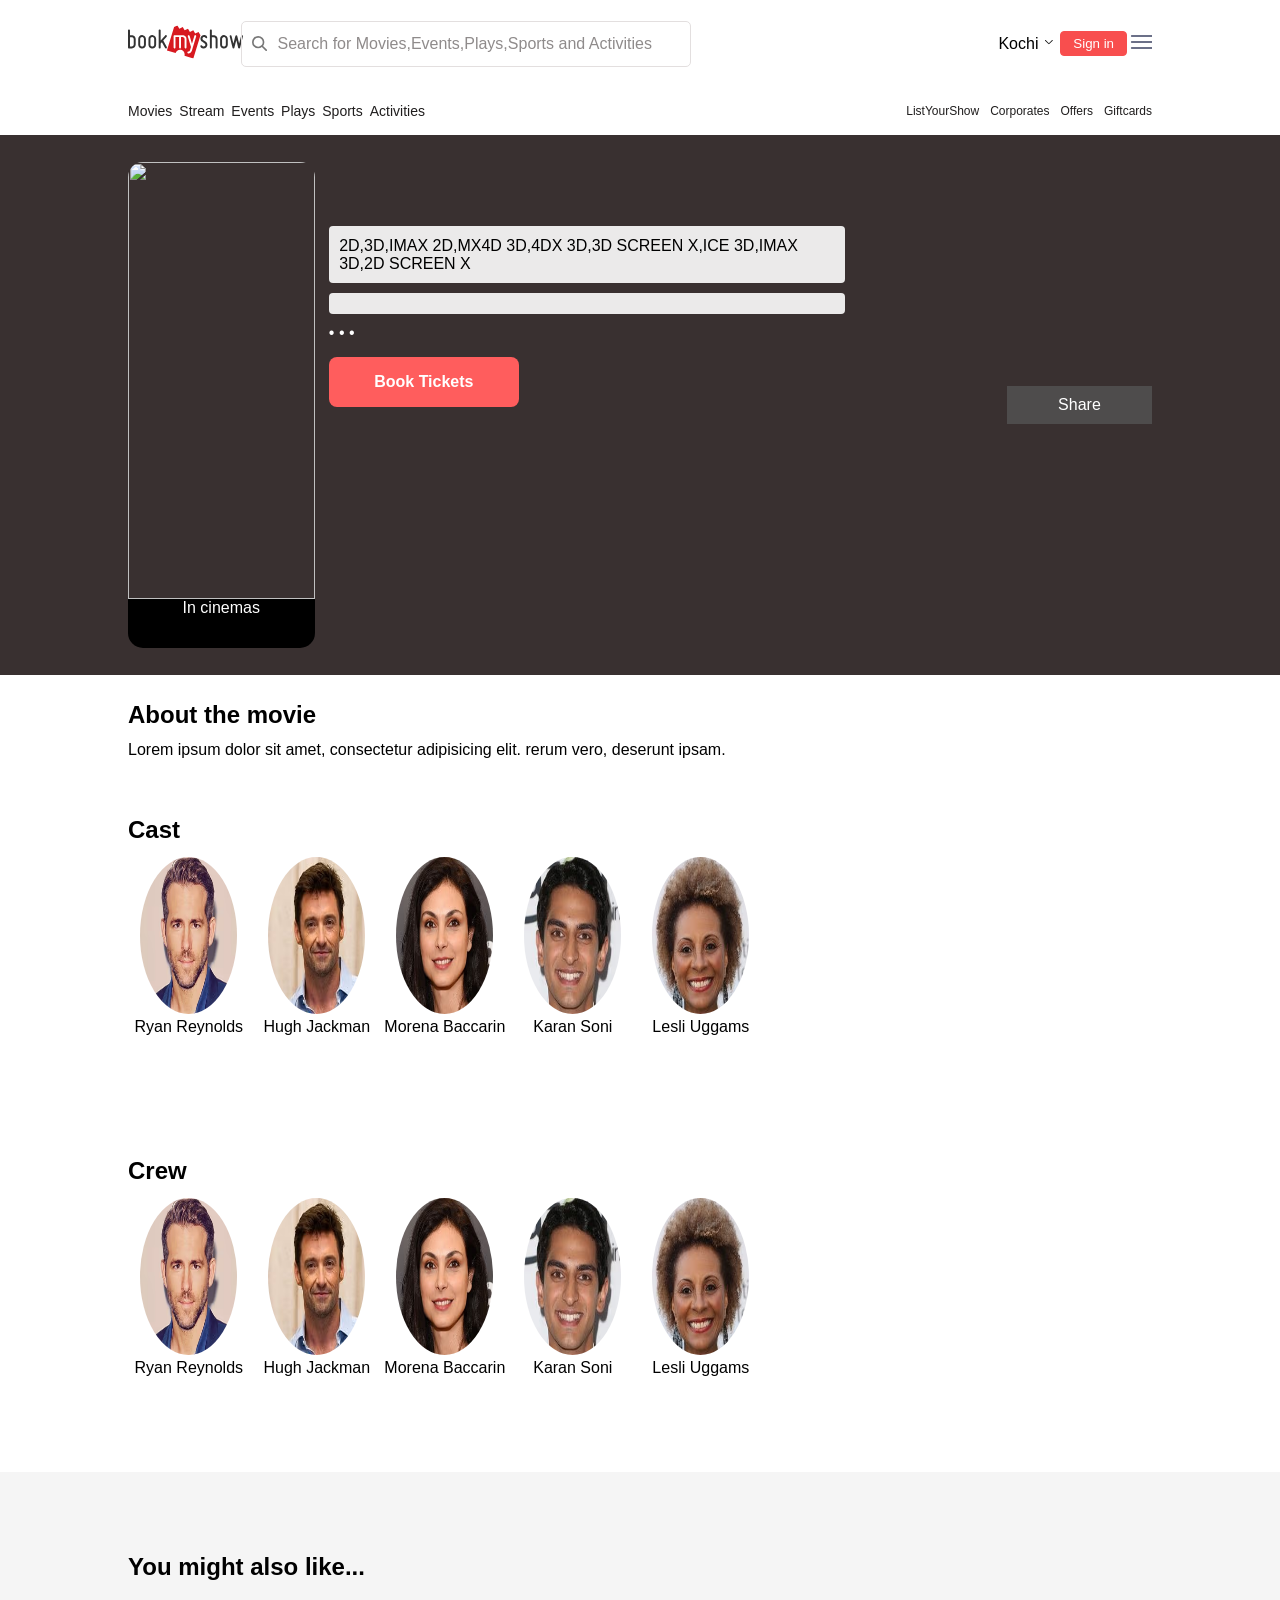
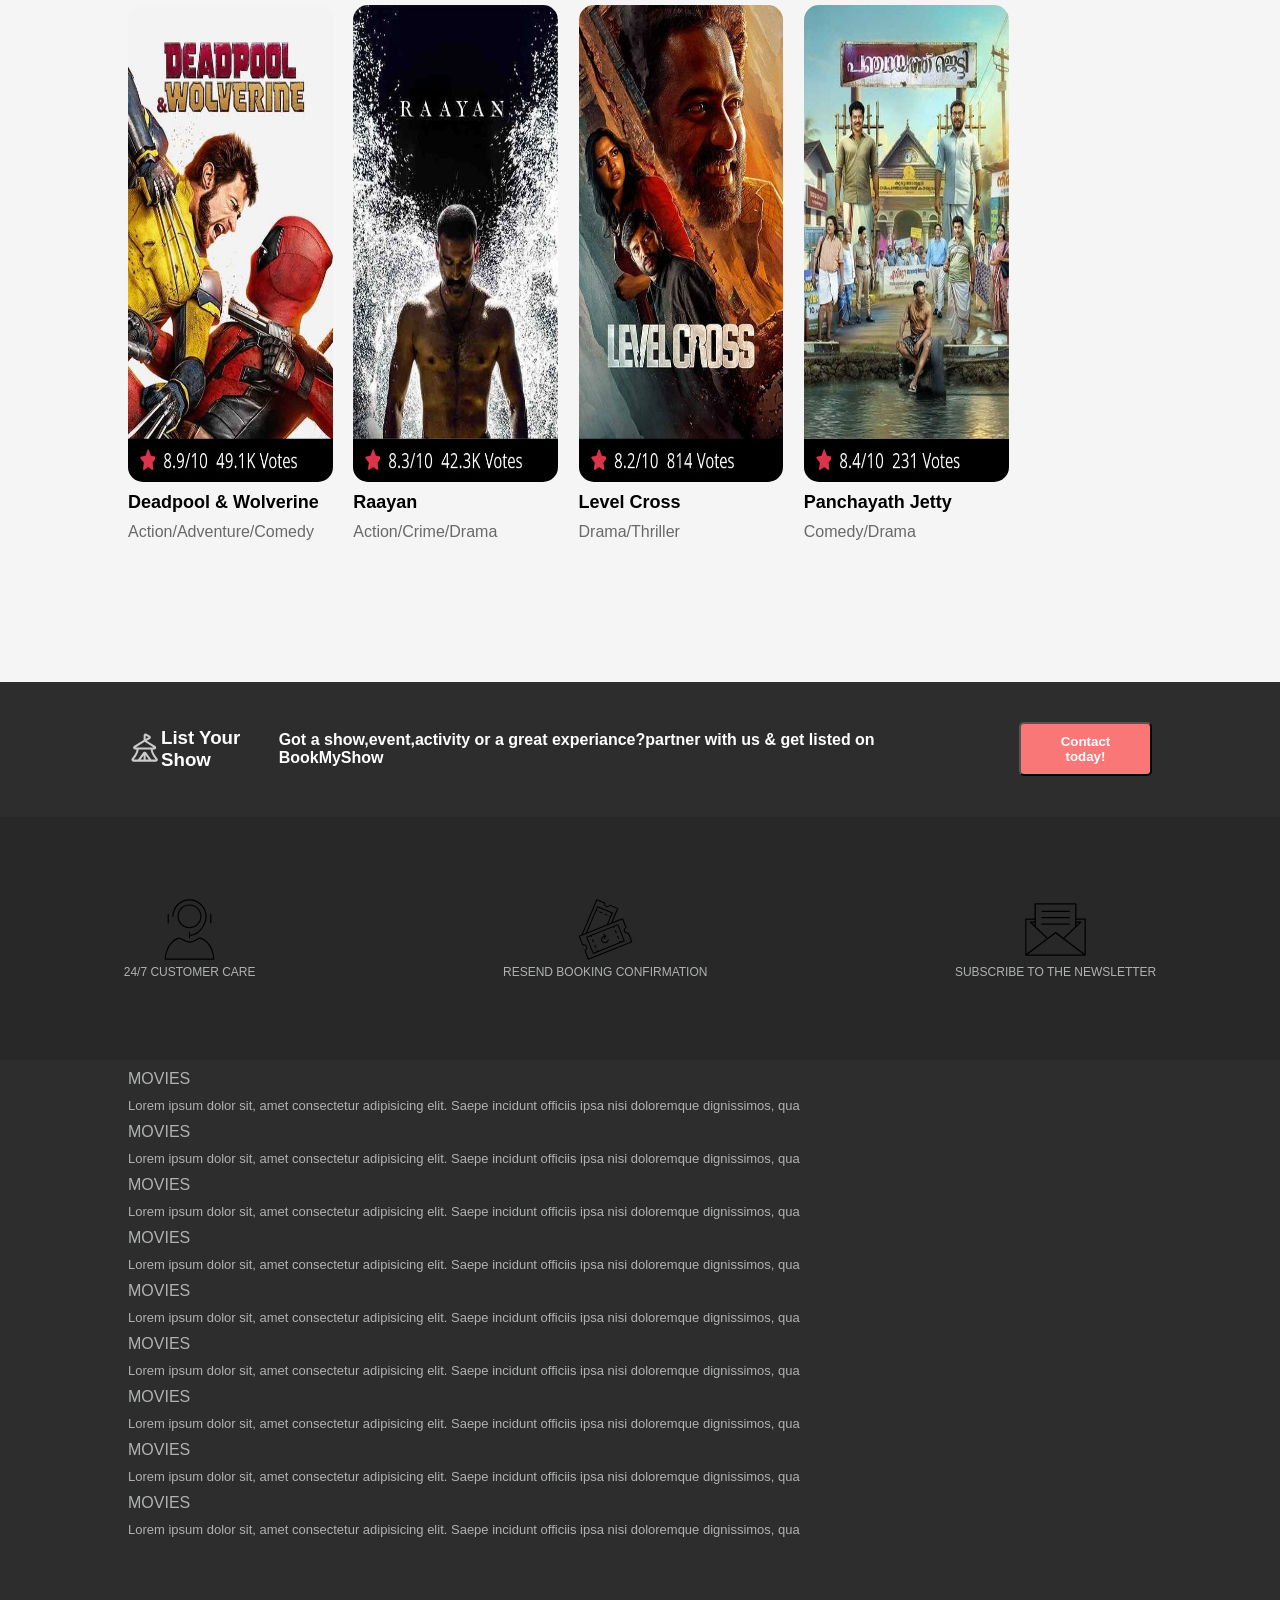
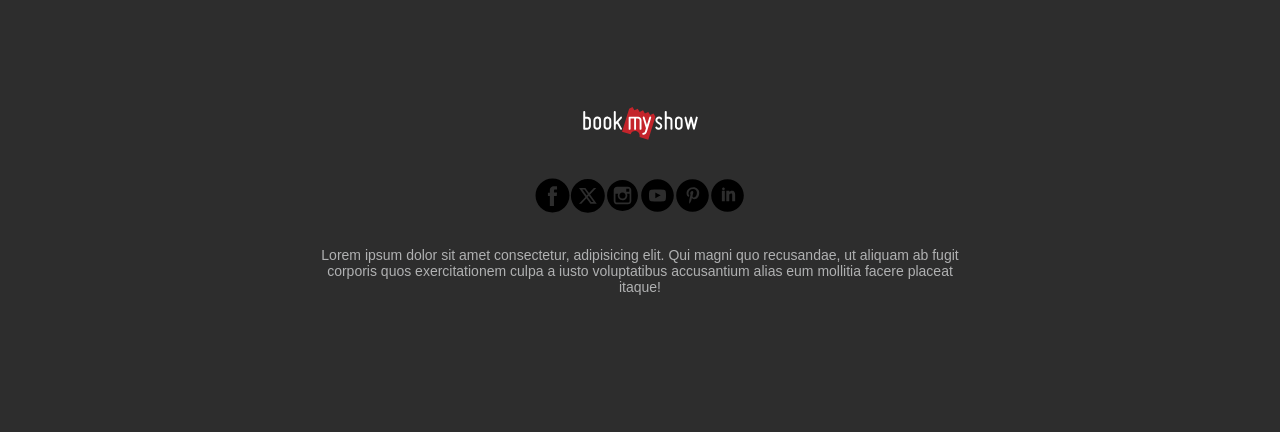
==== clientside/pages/movie.html @ dae7437e "nn" ====
<!DOCTYPE html>
<html lang="en">
<head>
    <meta charset="UTF-8">
    <meta name="viewport" content="width=device-width, initial-scale=1.0">
    <title>Movie</title>
    <link rel="stylesheet" href="../css/movie.css">
</head>
<body>
    <div class="nav">
        <div class="nav1">
            <div class="nav1l">
                <div class="nlogo">
                    <img src="../img/a7489809-4462-4eae-8231-06a3e95fecb9.svg" alt="">
                </div>
                <div class="ncont">
                    <div class="ncont1">
                        <img src="../img/d9662f3c-bb3d-4d70-9e51-ee0415ff0b89.svg" alt="">
                    </div>
                    <div class="ncont2">
                        Search for Movies,Events,Plays,Sports and Activities
                    </div>
                    
                </div>
            </div>
            <div class="nav1r">
                <ul>
                    <li>Kochi</li>
                    <li><img src="../img/14959097-017f-4335-9d72-b5d2930bedea.svg" alt=""></li>
                    <li><button style="background-color: rgb(248, 78, 78); padding:4px 12px; color:white;border-radius:4px; border:1px solid rgb(248, 78, 78);">Sign in</button></li>
                    <li><img src="../img/c7e687f2-3ae3-410f-9278-0091f8f289b1.svg" alt=""></li>
                </ul>
            </div>
        </div>
        <div class="nav2">
            <div class="nav2l">
                <ul>
                    <li>Movies</li>
                    <li>Stream</li>
                    <li>Events</li>
                    <li>Plays</li>
                    <li>Sports</li>
                    <li>Activities</li>
                </ul>
            </div>
            <div class="nav2r">
                <ul>
                    <li>ListYourShow</li>
                    <li>Corporates</li>
                    <li>Offers</li>
                    <li>Giftcards</li>
                </ul>
            </div>
        </div>
    </div>
    <div class="bimg" id="bimg">
        <div class="bimg1">
            <div class="bimgl">
                <div class="image1">
                    <div class="srcw">
                        <img src="" alt="" id="picture">
                    </div>
                    <div class="scrw">
                        <p>In cinemas</p>
                    </div>
                </div>
                <div class="title" >
                    <h1 id="title"></h1>
                        <p id="screen">2D,3D,IMAX 2D,MX4D 3D,4DX 3D,3D SCREEN X,ICE 3D,IMAX 3D,2D SCREEN X
                        </p>
                    <p id="language"></p>
                 
                    <p><span id="duration"></span>
                        •
                        <span id="genre"></span>
                        •
                        <span id="certification"></span>
                        •
                        <span id="date"></span>
                    </p>
                    <div style="height: 50px;width:190px;background-color:rgb(255, 93, 93); margin-top:15px;color:black;line-height:50px;border-radius:8px;color:white;text-align:center;">
                        <b>Book Tickets</b>
                    </div>
                    <div class="buttons" id="buttons">
                        
                    </div>
                </div>
            </div>
            
            <div class="bimgr" id="titt">
                <div style="padding: 5% 25%;background-color:rgb(78, 76, 76);color:white;text-align:center;">Share</div>
            </div>
        </div>
    </div>
    <div class="abou">
        <div class="bou">
            <h2 style="margin-bottom: 2%;">About the movie</h2>
            <p >Lorem ipsum dolor sit amet, consectetur adipisicing elit. rerum vero, deserunt ipsam. </p>
        </div>
    </div>
    <div class="castm">
        <div class="cast">
            <h2>Cast</h2>
            <div class="castt">
                <div class="castr">
                    <img src="../img/ryan-reynolds-1955-14-08-2020-02-54-15.avif" alt="">
                    <p>Ryan Reynolds</p>
                </div>
                <div class="castr">
                    <img src="../img/hugh-jackman-835-24-03-2017-17-59-39.avif" alt="">
                    <p>Hugh Jackman</p>
                </div>
                <div class="castr">
                    <img src="../img/morena-baccarin-1052433-01-12-2020-01-25-06.avif" alt="">
                    <p>Morena Baccarin</p>
                </div>
                <div class="castr">
                    <img src="../img/karan-soni-1058251-24-03-2017-16-18-57.avif" alt="">
                    <p>Karan Soni</p>
                </div>
                <div class="castr">
                    <img src="../img/leslie-uggams-1060642-24-03-2017-16-20-34.avif" alt="">
                    <p>Lesli Uggams</p>
                </div>
                
            </div>  
        </div>
    </div>
    <div class="castm">
        <div class="cast">
            <h2>Crew</h2>
            <div class="castt">
                <div class="castr">
                    <img src="../img/ryan-reynolds-1955-14-08-2020-02-54-15.avif" alt="">
                    <p>Ryan Reynolds</p>
                </div>
                <div class="castr">
                    <img src="../img/hugh-jackman-835-24-03-2017-17-59-39.avif" alt="">
                    <p>Hugh Jackman</p>
                </div>
                <div class="castr">
                    <img src="../img/morena-baccarin-1052433-01-12-2020-01-25-06.avif" alt="">
                    <p>Morena Baccarin</p>
                </div>
                <div class="castr">
                    <img src="../img/karan-soni-1058251-24-03-2017-16-18-57.avif" alt="">
                    <p>Karan Soni</p>
                </div>
                <div class="castr">
                    <img src="../img/leslie-uggams-1060642-24-03-2017-16-20-34.avif" alt="">
                    <p>Lesli Uggams</p>
                </div>
                
            </div>  
        </div>
    </div>
    <div class="comd">
        <div class="comdd">
            <div class="cdh">
                <h2><b>You might also like...</b></h2>
            </div>
            <div class="cdb">
                <div class="cdbf">
                    <div class="cid">
                        <div class="cimg">
                            <img src="../img/et00341295-ddzlugnyvk-portrait.jpeg" alt="img">
                        </div>
                    </div>
                    <p style="color: black; font-weight:bold; margin:10px 0">Deadpool & Wolverine</p>
                    <p style="color: rgb(106, 105, 105); font-size:16px;">Action/Adventure/Comedy</p>
                </div>
                <div class="cdbf">
                    <div class="cid">
                        <div class="cimg">
                            <img src="../img/et00398069-dulmuxunag-portrait.jpeg" alt="img">
                        </div>
                        
                    </div>
                    <p style="color: black; font-weight:bold; margin:10px 0">Raayan</p>
                    <p style="color: rgb(106, 105, 105); font-size:16px;">Action/Crime/Drama</p>
                </div>
                <div class="cdbf">
                    <div class="cid">
                        <div class="cimg">
                            <img src="../img/et00403313-kmjhrwwgpg-portrait.jpeg" alt="img">
                        </div>
                        
                    </div>
                    <p style="color: black; font-weight:bold; margin:10px 0">Level Cross</p>
                    <p style="color: rgb(106, 105, 105); font-size:16px;">Drama/Thriller</p>
                </div>
                <div class="cdbf">
                    <div class="cid">
                        <div class="cimg">
                            <img src="../img/et00405415-sqetqccxpf-portrait.jpeg" alt="img">
                        </div>
                    </div>
                    <p style="color: black; font-weight:bold; margin:10px 0">Panchayath Jetty</p>
                    <p style="color: rgb(106, 105, 105); font-size:16px;">Comedy/Drama</p>
                </div>
                
            </div>
        </div>
    </div>
    <div class="footer">
        <div class="liys">
            <div class="liysl">
                <div class="img">
                    <img src="../img/hut.svg" alt="">
                </div>
                <h3>List Your Show</h3>
                <p>Got a show,event,activity or a great experiance?partner with us & get listed on BookMyShow</p>
            </div>
            <div class="liysr">
                <button style="background-color: rgb(250, 119, 119); padding:10px 22px; border-radius:5px;color:white; font-weight:bold;">Contact today!</button>
            </div>

        </div>
        <div class="cus">
            <ul>
                <li>
                    <img src="../img/52004b16-59c9-408b-abb8-eca2cf7de2c0.svg" alt="">
                    <p>24/7 CUSTOMER CARE</p>
                </li>
                <li>
                    <img src="../img/3a19191c-860d-406b-b646-a3ec69b97e0f.svg" alt="">
                    <p>RESEND BOOKING CONFIRMATION</p>
                </li>
                <li>
                    <img src="../img/07dbad93-5aff-4395-8b1e-b5d950a33cbb.svg" alt="">
                    <p>SUBSCRIBE TO THE NEWSLETTER</p>
                </li>
            </ul>
        </div>
        <div class="texth">
            <p class="tmt">MOVIES</p>
            <p class="tmc" style="font-size: 13px;" >Lorem ipsum dolor sit, amet consectetur adipisicing elit. Saepe incidunt officiis ipsa nisi doloremque dignissimos, qua</p>
            <p class="tmt">MOVIES</p>
            <p class="tmc" style="font-size: 13px;" >Lorem ipsum dolor sit, amet consectetur adipisicing elit. Saepe incidunt officiis ipsa nisi doloremque dignissimos, qua</p>
            <p class="tmt">MOVIES</p>
            <p class="tmc" style="font-size: 13px;" >Lorem ipsum dolor sit, amet consectetur adipisicing elit. Saepe incidunt officiis ipsa nisi doloremque dignissimos, qua</p>
            <p class="tmt">MOVIES</p>
            <p class="tmc" style="font-size: 13px;" >Lorem ipsum dolor sit, amet consectetur adipisicing elit. Saepe incidunt officiis ipsa nisi doloremque dignissimos, qua</p>
            <p class="tmt">MOVIES</p>
            <p class="tmc" style="font-size: 13px;" >Lorem ipsum dolor sit, amet consectetur adipisicing elit. Saepe incidunt officiis ipsa nisi doloremque dignissimos, qua</p>
            <p class="tmt">MOVIES</p>
            <p class="tmc" style="font-size: 13px;" >Lorem ipsum dolor sit, amet consectetur adipisicing elit. Saepe incidunt officiis ipsa nisi doloremque dignissimos, qua</p>
            <p class="tmt">MOVIES</p>
            <p class="tmc" style="font-size: 13px;" >Lorem ipsum dolor sit, amet consectetur adipisicing elit. Saepe incidunt officiis ipsa nisi doloremque dignissimos, qua</p>
            <p class="tmt">MOVIES</p>
            <p class="tmc" style="font-size: 13px;" >Lorem ipsum dolor sit, amet consectetur adipisicing elit. Saepe incidunt officiis ipsa nisi doloremque dignissimos, qua</p>
            <p class="tmt">MOVIES</p>
            <p class="tmc" style="font-size: 13px;" >Lorem ipsum dolor sit, amet consectetur adipisicing elit. Saepe incidunt officiis ipsa nisi doloremque dignissimos, qua</p>
            
        </div>
        <div class="tlf" style="text-align: center; margin:30px 0;">
            <img src="../img/logo.svg" alt="">
        </div>
        <div class="tpf" style="text-align: center; margin:30px 0; ">
            <img src="../img/eea7a438-7f26-47d7-8b00-96026df709f6.svg" alt=""><img src="../img/5ae725cc-a107-4222-9053-efa810c36e69.svg" alt=""><img src="../img/4518fa21-919e-4467-890a-51e6dc64acb6.svg" alt=""><img src="../img/8ab68253-5a84-42e0-b3ba-1ff57c9e8a3e.svg" alt=""><img src="../img/f4a3ee08-a78b-4c92-ba8b-8add60360753.svg" alt=""><img src="../img/d35543bf-827a-461b-99ad-fbc680bb0f19.svg" alt="">
        </div>
        <p class="para" style="text-align: center;color: rgb(176, 177, 178);">Lorem ipsum dolor sit amet consectetur, adipisicing elit. Qui magni quo recusandae, ut aliquam ab fugit corporis quos exercitationem culpa a iusto voluptatibus accusantium alias eum mollitia facere placeat itaque!</p>
    </div>
    <script src="../js/movie.js"></script>
</body>
</html>
---- clientside/css/movie.css ----
*
{
margin: 0;
padding: 0;
font-family: Arial, Helvetica, sans-serif
}
.nav{
width: 100%;
height: 15vh;
}
.nav1{
width: 80%;
height: 65%;

display: flex;
align-items: center;
justify-content: space-between;
margin: 0 10%;
}
.nav1l{
width: 55%;
height: 100%;
display: flex;
align-items: center;
justify-content: space-between;

}
.nlogo{
width: 20%;
}.nlogo img{
object-fit: cover;
}
.ncont{
width:80%;
height: 50%;
border-radius: 5px;
font-weight: lighter;
color: rgb(143, 139, 139);
display: flex;
align-items: center;
justify-content: left;
border: 1px solid rgb(227, 223, 223);
}
.ncont1{
width: 8%;
height: 100%;
display: flex;
align-items: center;
justify-content: center;
}
.ncont1 img{
display: block;
width: 15px;
height: 15px;
object-fit: cover;
}
.nav1r{
width: 15%;
height: 100%;
display: flex;
justify-content: space-between;
align-items: center;
}
.nav1r ul{
width: 100%;
height: 50%;
display: flex;
justify-content: space-between;
align-items: center;
list-style-type: none;
}
.nav2{
width: 80%;
height: 35%;
display: flex;
align-items: center;
justify-content: space-between;
margin: 0 10%;
}
.nav2l{
width: 29%;
height: 100%;
font-size: 14px;
font-weight: lighter;
}
.nav2l a{
color: black;
text-decoration: none;
}
.nav2r{
width: 24%;
height: 100%;
font-size: 12px;
font-weight: lighter;
}
.nav2 ul{
height: 100%;
display: flex;
align-items: center;
justify-content: space-between;
list-style-type: none;
color: rgb(32, 30, 30);
}
.caras{
width: 100vw;
height: 40vh;
}
.img1{
width: 100%;
height: 100%;
}
.caras img{
width: 100%;
height: 100%;
object-fit: cover;
}
.footer{
    width: 100%;
    height: 150vh;
    background-color: rgb(45, 45, 45);
}
.liys{
    height: 10%;
    width: 80%;
    margin: 0 10%;
    display: flex;
    justify-content: space-between;
}
.liysl{
    width: 75%;
    height: 100%;
    color: white;
    font-weight: bold;
    display: flex;
    justify-content: space-between;
    align-items: center;
}
.liysr{
    width: 13%;
    height: 100%;
    display: flex;
    justify-content: center;
    align-items: center;
}
.cus{
    height: 18%;
    width: 100%;
    color: rgb(176, 177, 178);
    background-color: rgb(40, 40, 40);
    
}
.cus ul{
    height: 100%;
    list-style-type: none;
    text-align: center;
    font-size: 12px;
    align-items: center;
    display: flex;
    justify-content: space-around;
}
.cus img{
    width: 65px;
    height: 65px;
}
.texth{
    height: 45%;
    width: 80%;
    margin: 0 10%;
    color: rgb(176, 177, 178);
}
.tlf{
    height: 3%;
}
.tmt, .tmc{
    margin: 10px 0px;
}
.tpf img{
    height: 35px;
    width: 35px;
}
.para{
    width: 50%;
    margin: 0 25%;
    font-size: 14px;
}
.bimg{
    width: 100%;
    height: 60vh;
    
    background-position: center;
    background-size: contain;
    background-repeat: no-repeat;
    color: white;
    background-color: rgb(57, 48, 48);
}
.bimg1{
    height: 100%;
    width: 80%;
    margin: 0 10%;
    display: flex;
    justify-content: space-between;
    align-items: center;
}
.bimgl{
    width: 70%;
    height: 100%;
    display: flex;
    justify-content: left;
    align-items: center;
}
.image1{
    height: 90%;
    width: 30%;
    margin-right: 2%;
    border-radius: 15px;
}
.srcw{
    width: 100%;
    height: 90%;
    border-radius: 15px;
}
.srcw img{
    width: 100%;
    height: 100%;
    border-top-left-radius: 15px;
    border-top-right-radius: 15px;
}
.scrw{
    width: 100%;
    height: 10%;
    background-color: black;
    text-align: center;
    border-bottom-left-radius: 15px;
    border-bottom-right-radius: 15px;
}
.title{
    height: 70%;
}
.title h1{
    margin-bottom: 1%;
}
#screen,#language{
    padding: 2%;
    background-color: rgb(235, 234, 234);
    color: black;
    margin: 2% 0;
    border-radius: 4px;
}
.buttons{
    margin-top: 2%;

}
.buttons button{
    padding: 1.8% 5%;
    margin-right: 2%;
    border-radius: 4px;
    
}
#edit{
    color: #198754;
    border: 2px solid #198754;
    transition: 0.5s;
}
#edit:hover{
    background-color:#198754;
    color: aliceblue;
}
#delete{
    color: rgb(224, 84, 76);
    border: 2px solid rgb(224, 84, 76);
    transition: 0.5s;
}
#delete:hover{
    background-color:  rgb(224, 84, 76);
    color: aliceblue;
}
.bimgr{
    display: flex;
    justify-content: end;
    align-items: start;
    width: 20%;
}
.comd{
    height: 90vh;
    width: 100%;
    position: relative;
    background-color: whitesmoke;
}
.comdd{
    width: 80%;
    height: 80%;
    position: absolute;
    top: 50%;
    left: 50%;
    transform: translate(-50%,-50%);
}
.cdh{
    width: 100%;
    height: 8%;
}
.cdb{
    width: 100%;
    height: 92%;
    display: flex;
    
}
.cdbf{
    width: 20%;
    height: 100%;
    font-size: 18px;
    margin-right: 2%;
}
.cid{
    height: 80%;
    width: 100%;
    border-radius: 15px;
}
.cimg{
    height: 100%;
    width: 100%;
    border-radius: 15px;
}
.cimg img{
    width: 100%;
    height: 100%;
    border-radius: 15px;
}
.abou{
    height: 10vh;
    width: 100%;
}
.bou{
    height: 100%;
    width: 50%;
    margin: 2% 10%;
}
.castm{
    height: 35vh;
    width: 100%;
}
.cast{
    height: 100%;
    width: 50%;
    margin: 2% 10%;
}
.castt{
    margin-top: 2%;
    width: 100%;
    height: 100%;

    display: flex;
    justify-content: start;
}
.castr{
    height: 100%;
    width: 20%;
    margin-right: 1%;
    text-align: center;
}
.castr img{
    height: 50%;
    width: 80%;
    border-radius: 50%;
}
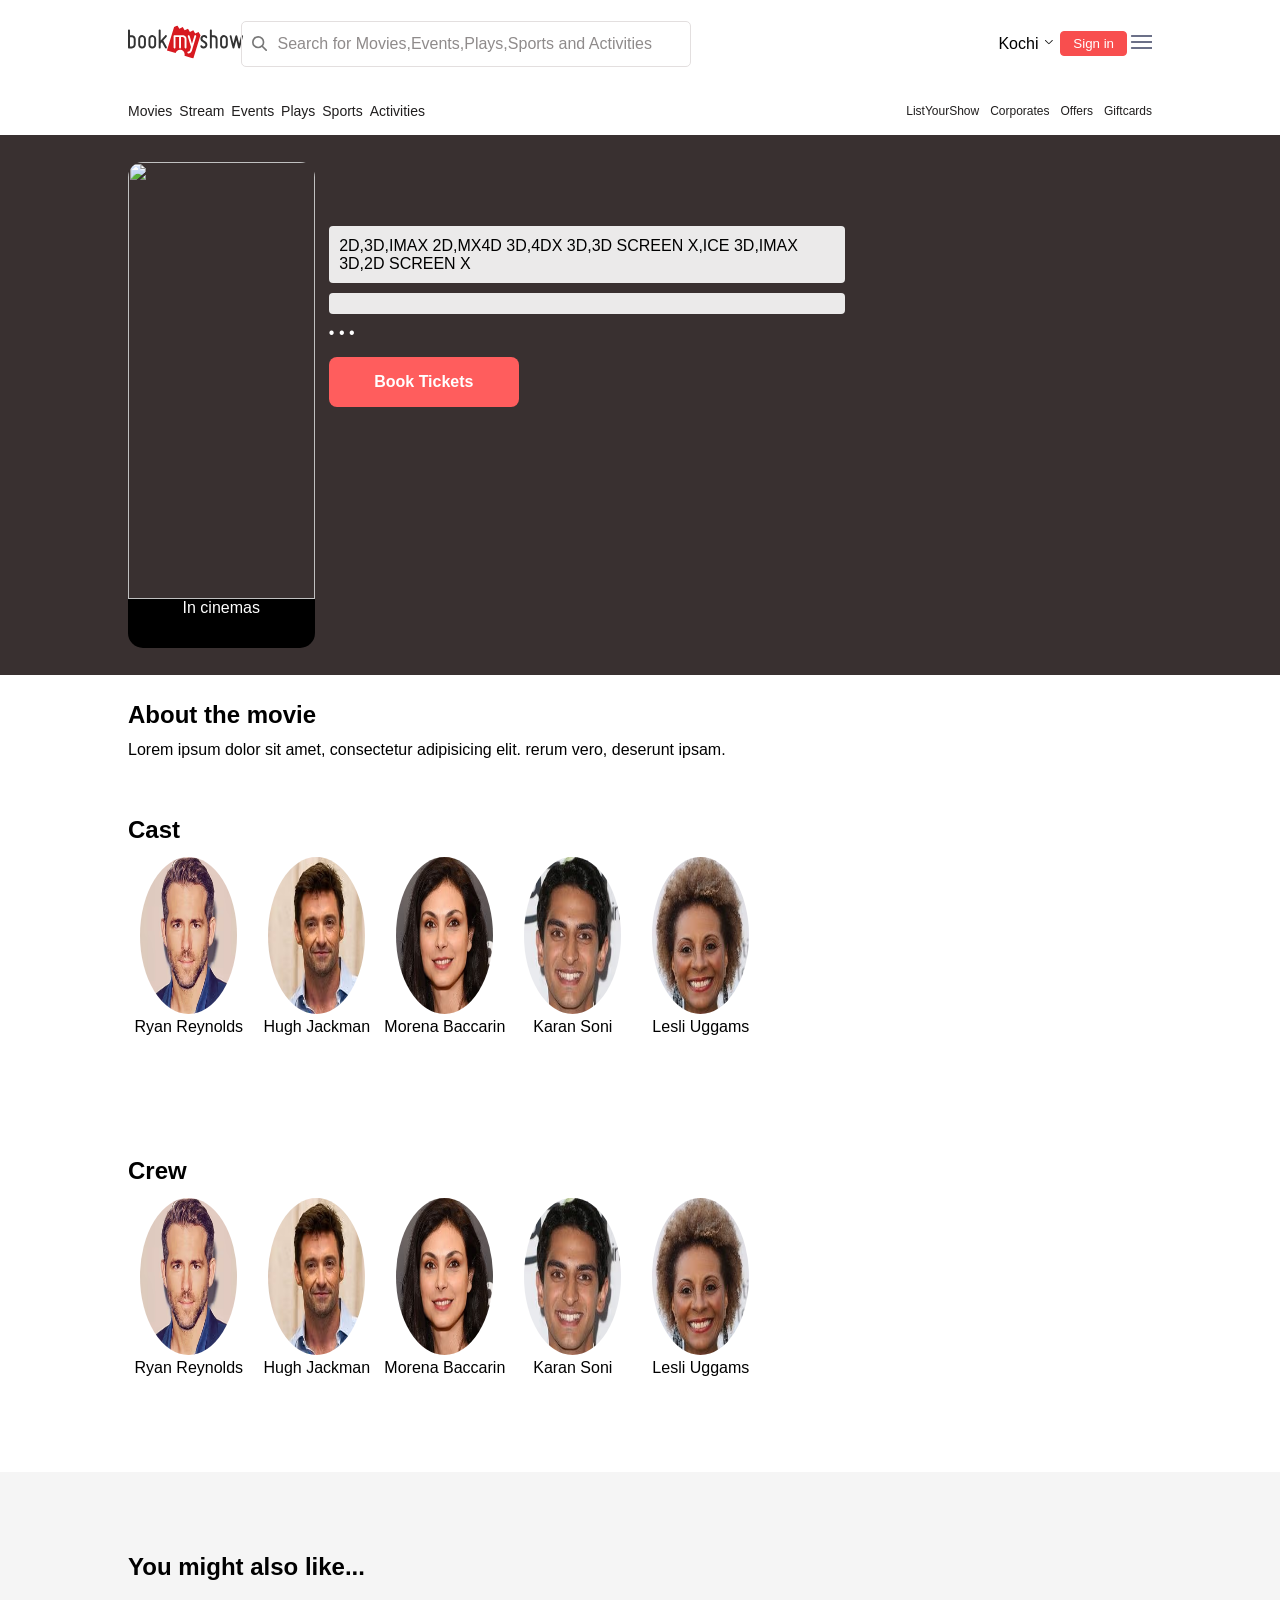
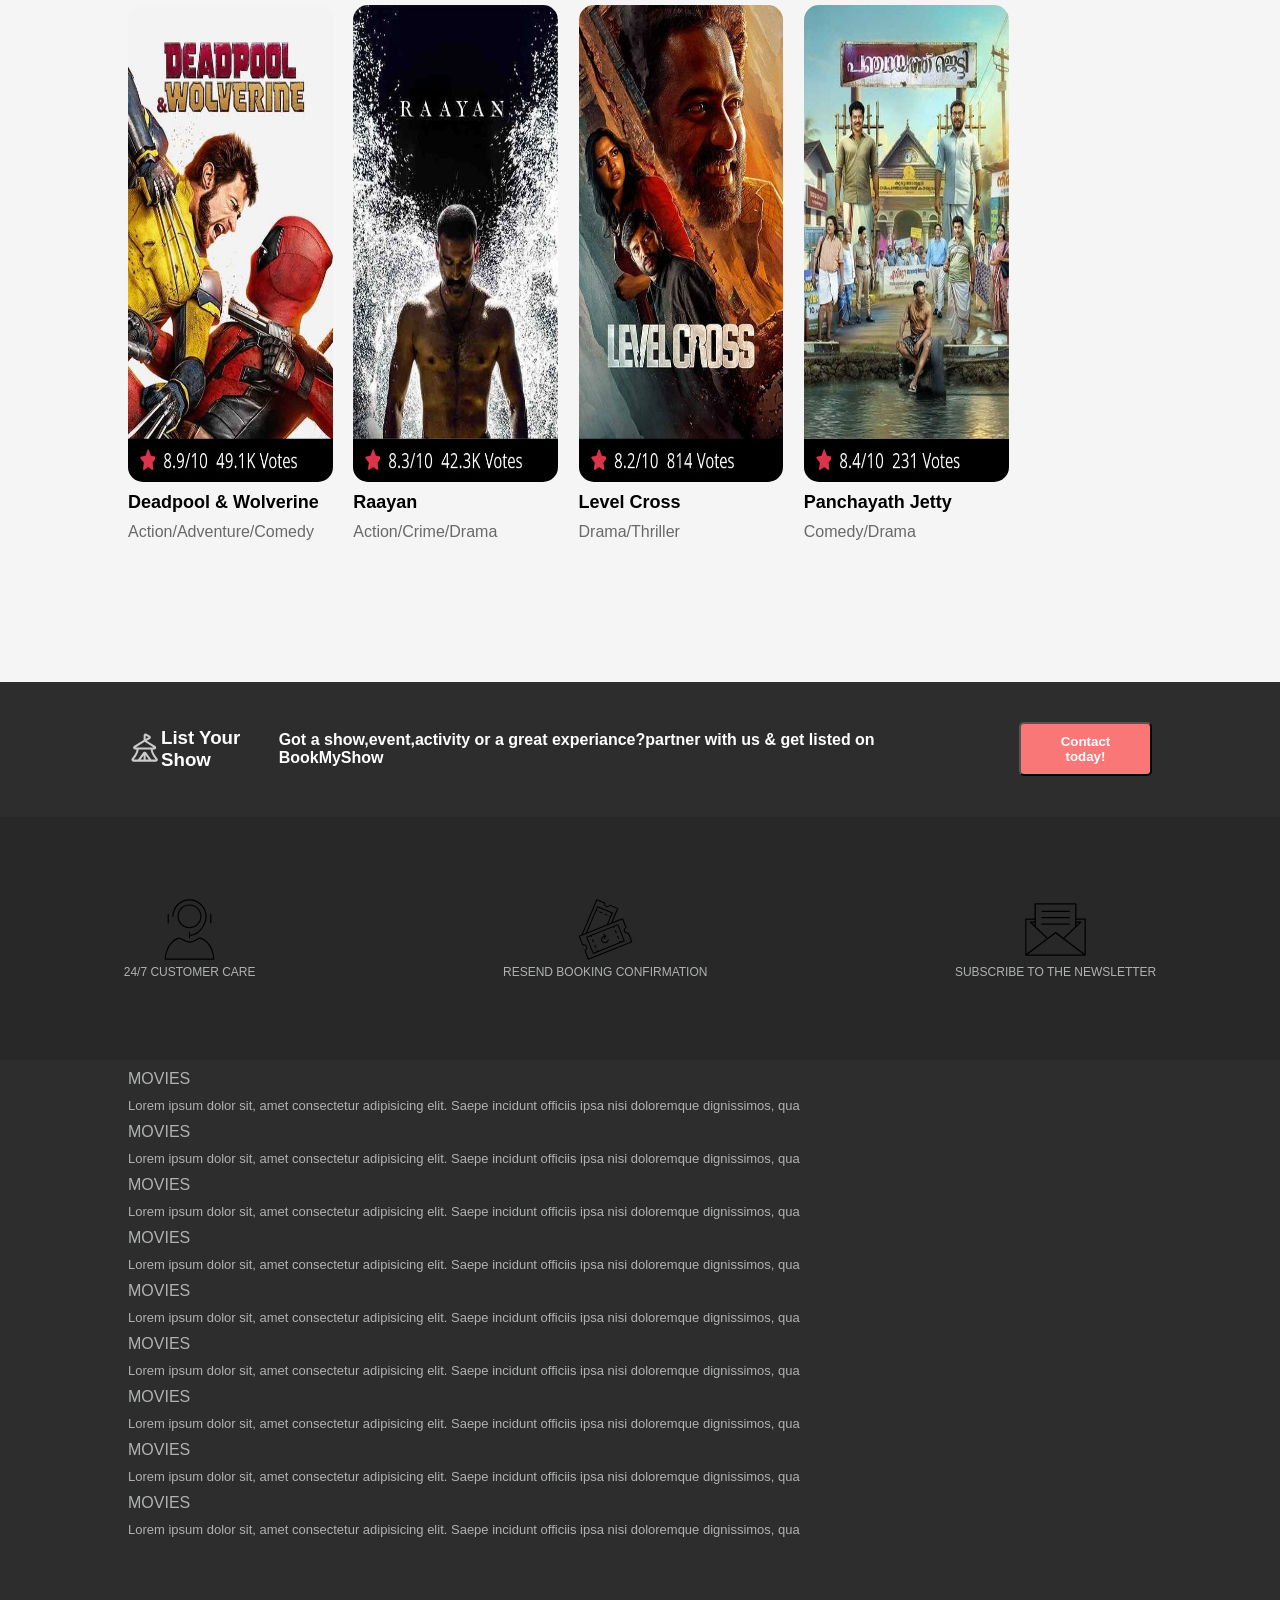
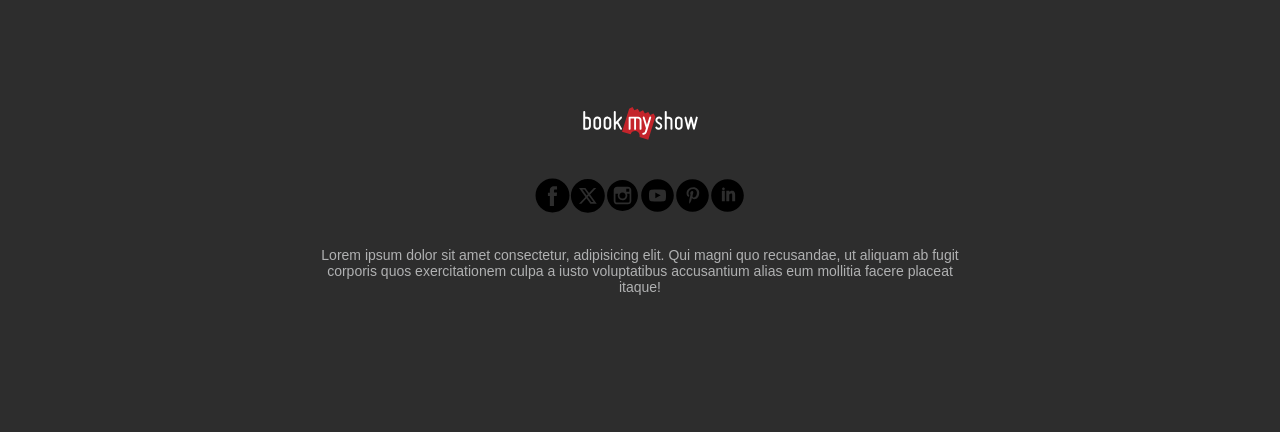
==== commit 2e7702c1: "bookk" ====
--- a/clientside/pages/movie.html
+++ b/clientside/pages/movie.html
@@ -87,9 +87,9 @@
                 </div>
             </div>
             
-            <div class="bimgr" id="titt">
+            <!-- <div class="bimgr" id="titt">
                 <div style="padding: 5% 25%;background-color:rgb(78, 76, 76);color:white;text-align:center;">Share</div>
-            </div>
+            </div> -->
         </div>
     </div>
     <div class="abou">
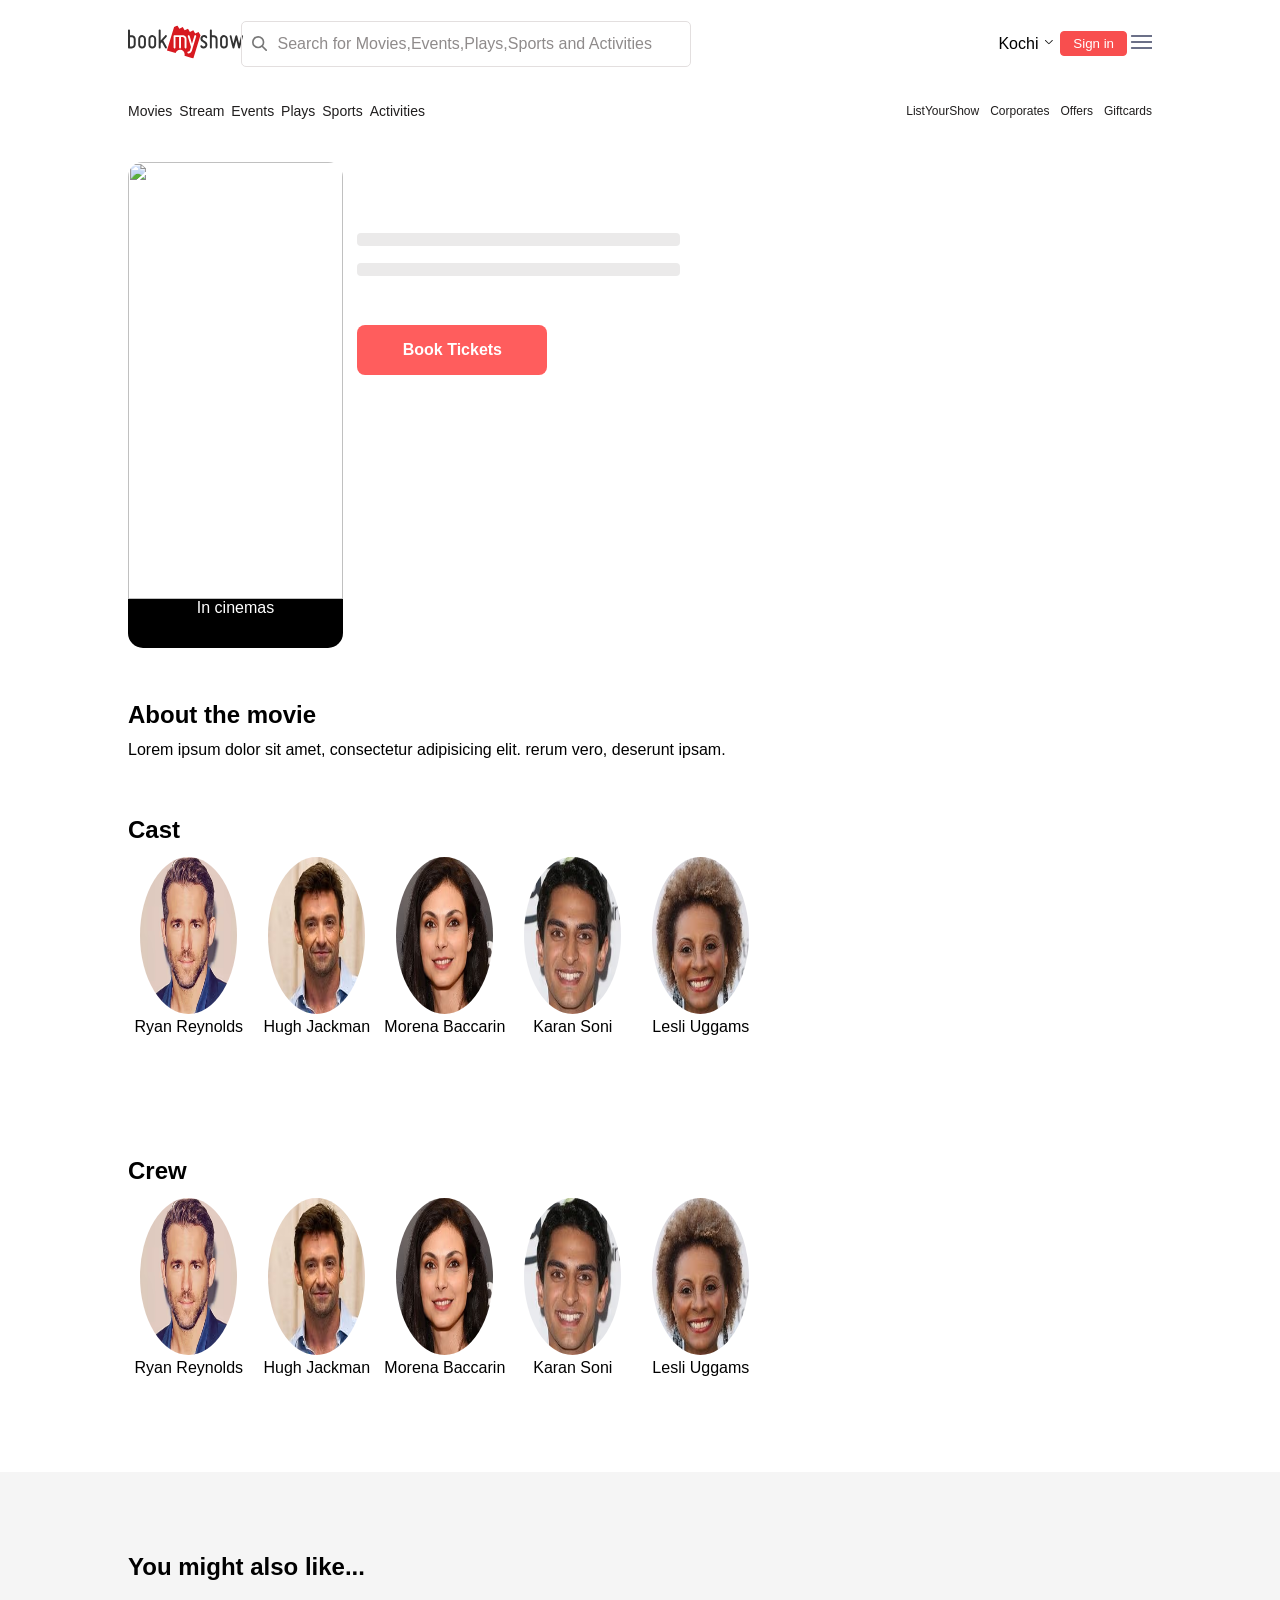
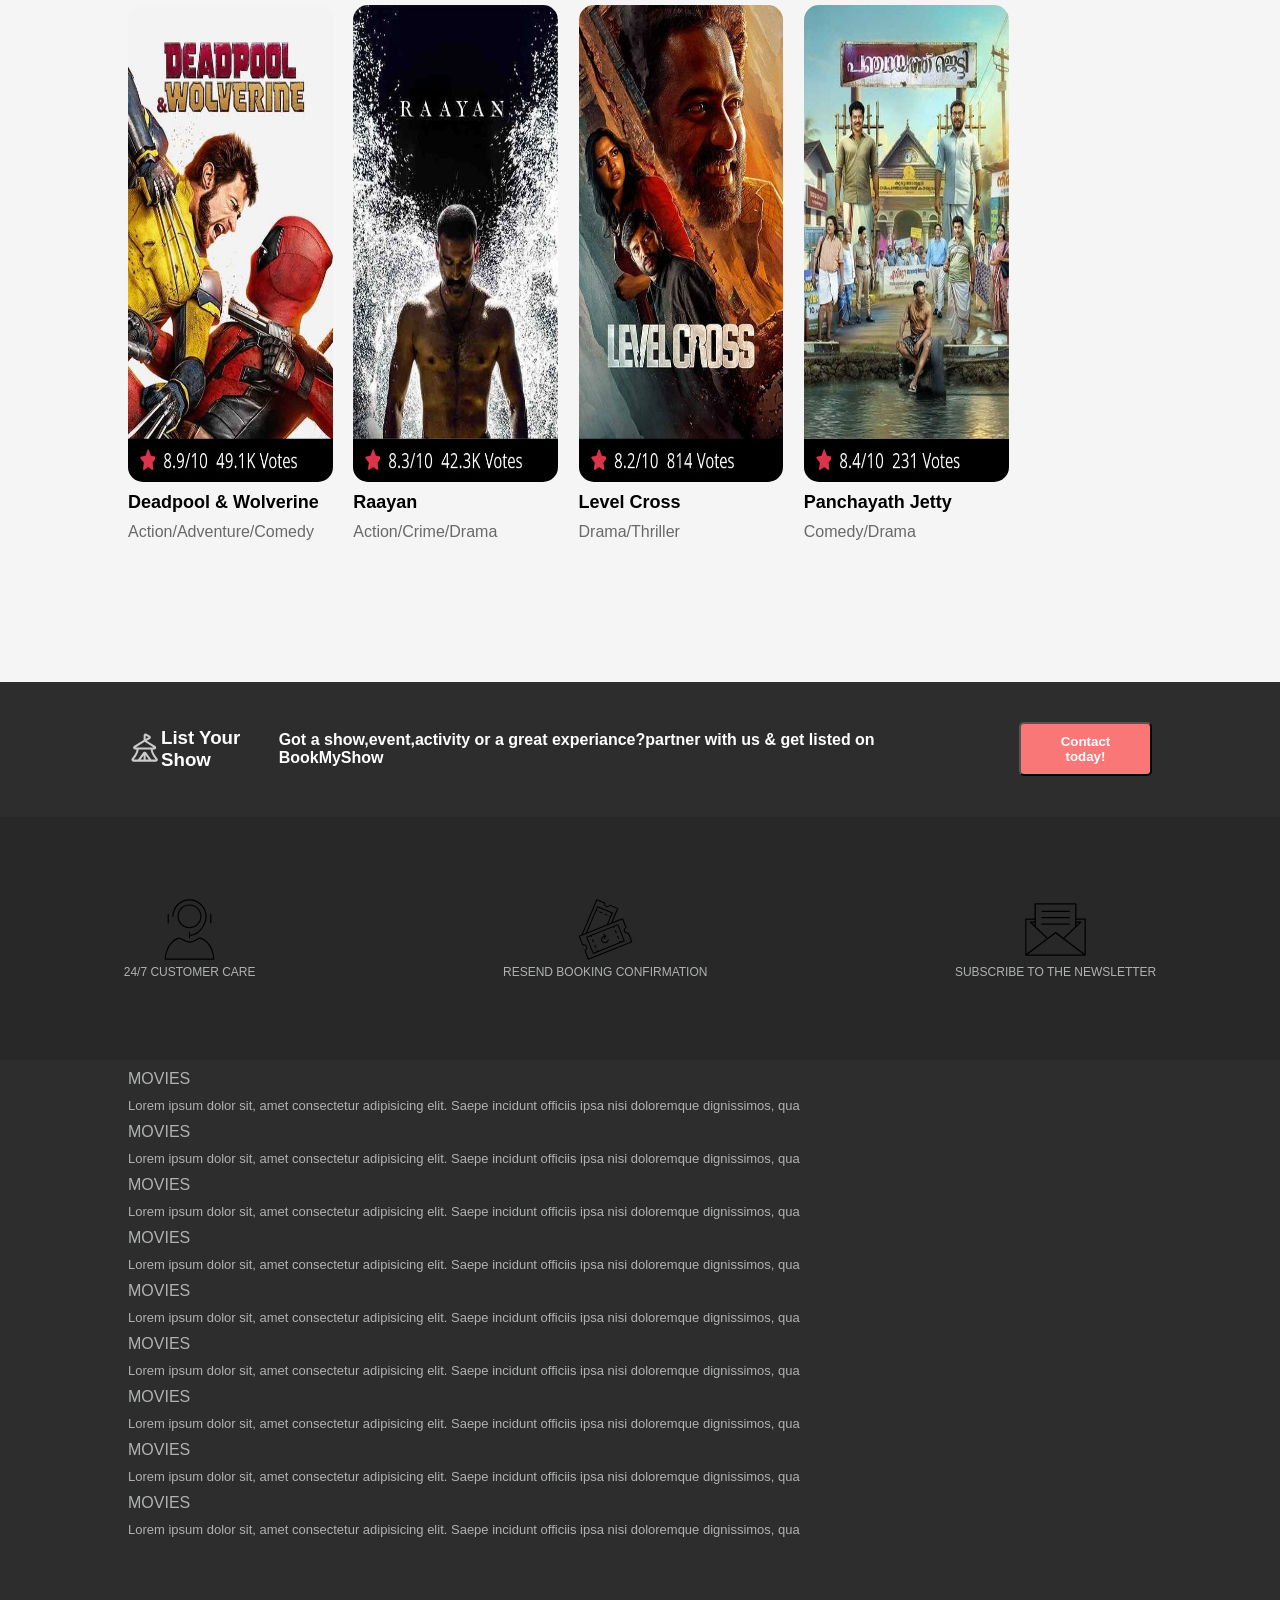
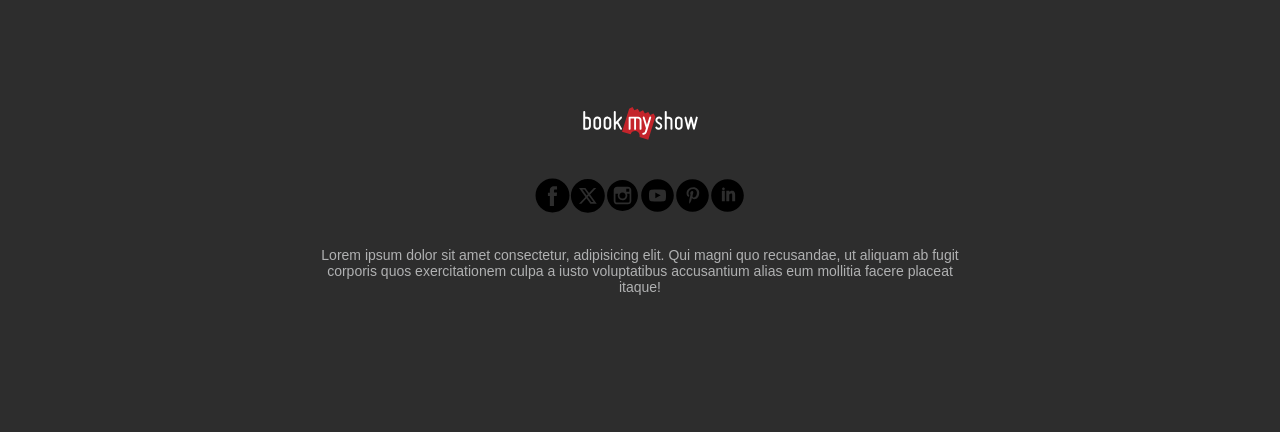
==== commit 813567fc: "bms" ====
--- a/clientside/pages/movie.html
+++ b/clientside/pages/movie.html
@@ -66,11 +66,11 @@
                 </div>
                 <div class="title" >
                     <h1 id="title"></h1>
-                        <p id="screen">2D,3D,IMAX 2D,MX4D 3D,4DX 3D,3D SCREEN X,ICE 3D,IMAX 3D,2D SCREEN X
-                        </p>
+                   
+                    <p id="format"></p>
                     <p id="language"></p>
                  
-                    <p><span id="duration"></span>
+                    <p class="dg"><span id="duration"></span>
                         •
                         <span id="genre"></span>
                         •
--- a/clientside/css/movie.css
+++ b/clientside/css/movie.css
@@ -186,12 +186,11 @@
 .bimg{
     width: 100%;
     height: 60vh;
-    
     background-position: center;
-    background-size: contain;
+    background-size: cover;
     background-repeat: no-repeat;
     color: white;
-    background-color: rgb(57, 48, 48);
+    /* background-color: rgb(57, 48, 48); */
 }
 .bimg1{
     height: 100%;
@@ -235,23 +234,32 @@
 }
 .title{
     height: 70%;
+    width: 45%;
 }
 .title h1{
     margin-bottom: 1%;
-}
-#screen,#language{
+    margin-top: 17px;
+}
+span{
+    margin-right: 2%;
+}
+#format,#language{
     padding: 2%;
     background-color: rgb(235, 234, 234);
     color: black;
-    margin: 2% 0;
+    margin: 5% 0;
     border-radius: 4px;
-}
+    margin-top: 17px;
+    
+}
+
+ 
 .buttons{
-    margin-top: 2%;
+    margin-top: 8%;
 
 }
 .buttons button{
-    padding: 1.8% 5%;
+    padding: 2% 7%;
     margin-right: 2%;
     border-radius: 4px;
     
